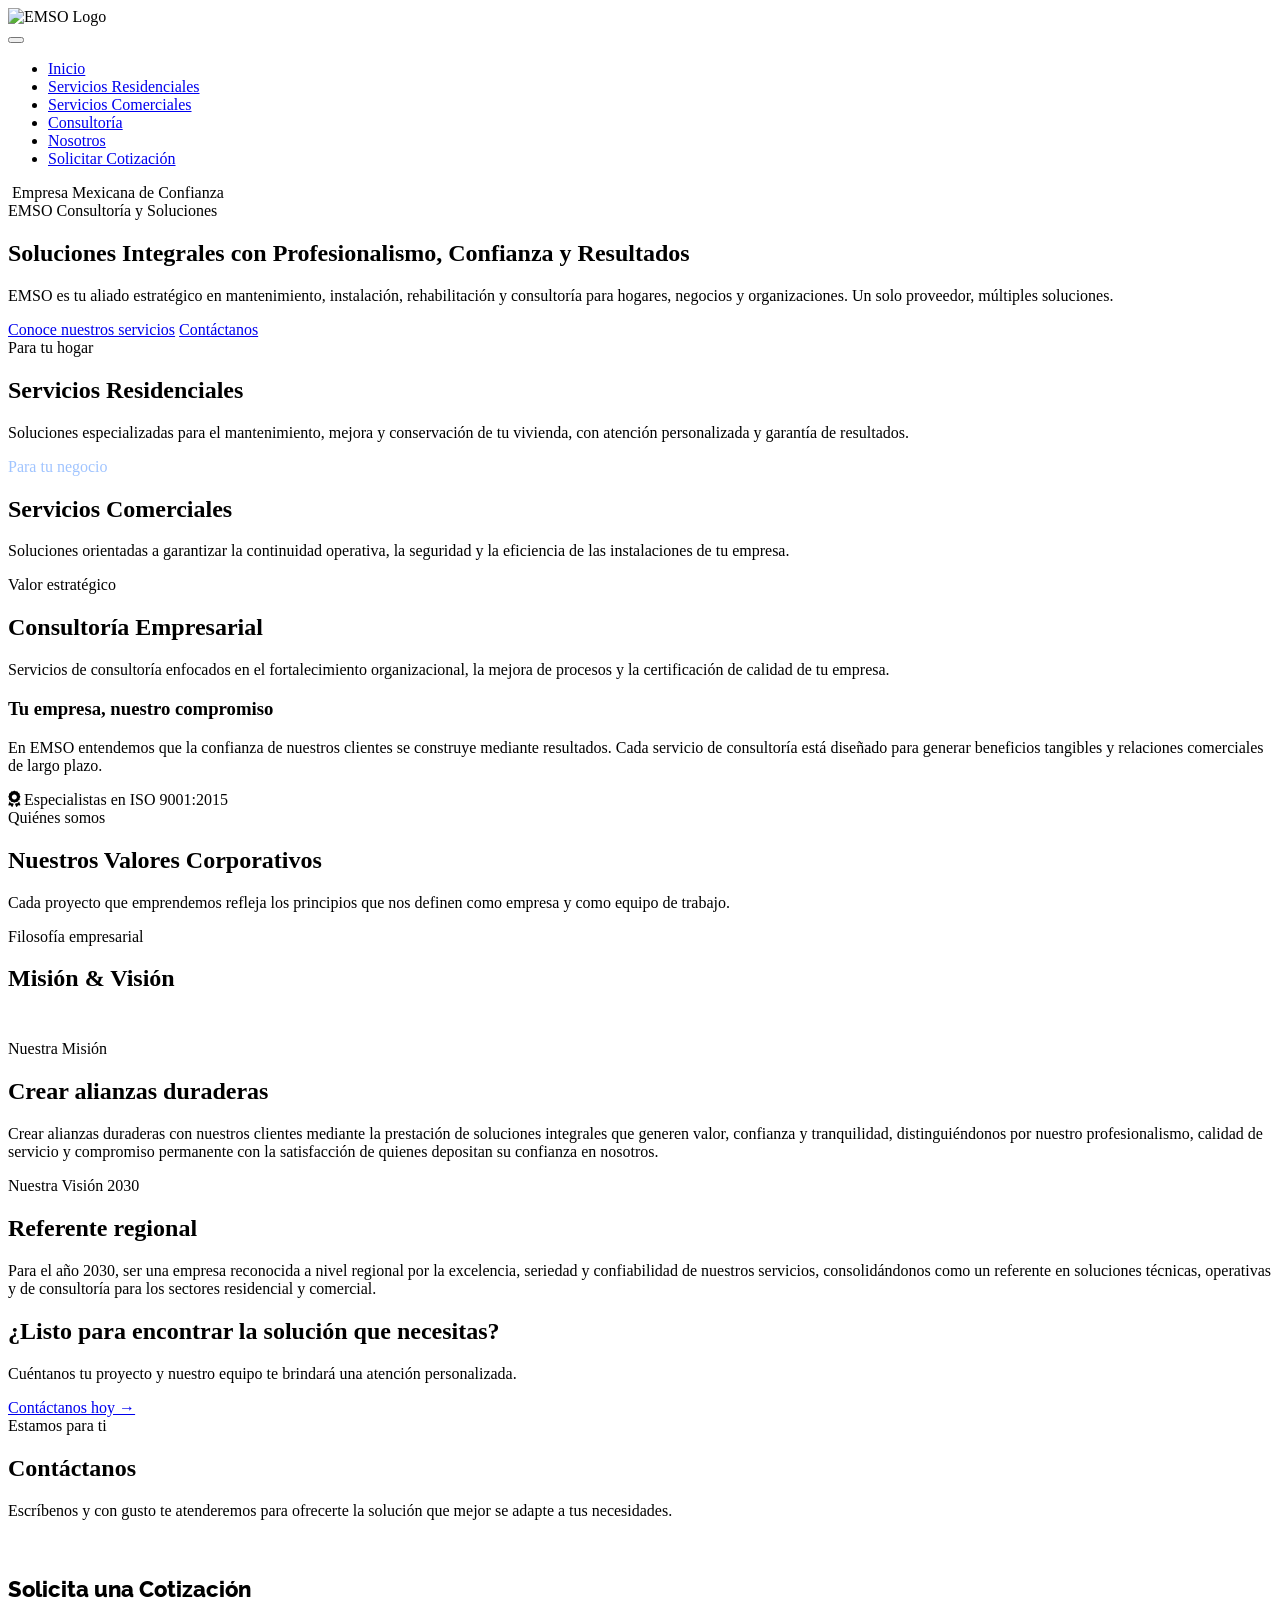
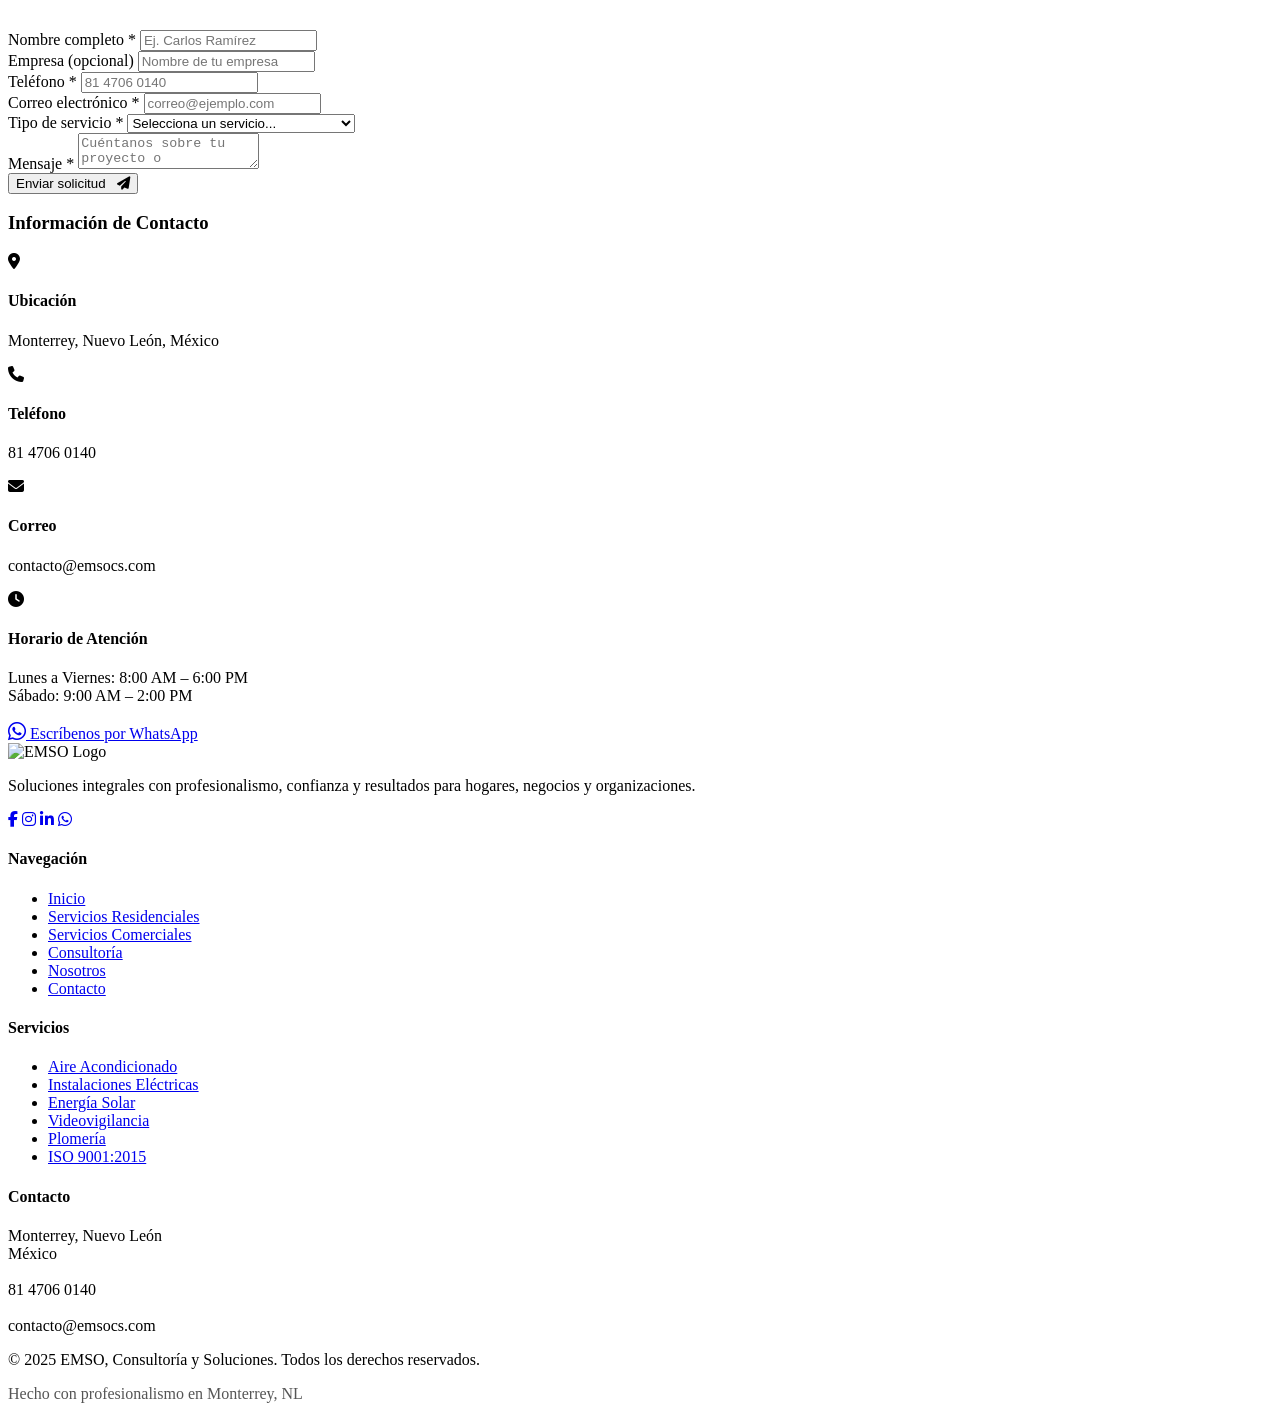
==== index.html @ 4938decc "Add files via upload" ====
<!DOCTYPE html>
<html lang="es">
<head>
  <meta charset="UTF-8">
  <meta name="viewport" content="width=device-width, initial-scale=1.0">
  <title>EMSO, Consultoría y Soluciones</title>
  <!-- Favicon (se actualiza desde config.js) -->
  <link id="favicon" rel="icon" type="image/x-icon" href="images/EMSO-Logos.ico">
  <!-- Fuentes -->
  <link href="https://fonts.googleapis.com/css2?family=Raleway:wght@300;400;600;800;900&family=Open+Sans:wght@300;400;600&display=swap" rel="stylesheet">
  <!-- Font Awesome -->
  <link rel="stylesheet" href="https://cdnjs.cloudflare.com/ajax/libs/font-awesome/6.5.0/css/all.min.css">
  <!-- Estilos principales -->
  <link rel="stylesheet" href="css/styles.css">
</head>
<body>

<!-- ═══════════════════════════════════════════════════
     NAVBAR
     Logo: edita brand.logo en js/config.js
     Links: modifica los <a href> directamente aquí
════════════════════════════════════════════════════ -->
<nav id="navbar">
  <div class="nav-logo">
    <img src="images/EMSO-Logo.png" alt="EMSO Logo">
  </div>
  <button class="hamburger" id="hamburger" aria-label="Abrir menú">
    <span></span><span></span><span></span>
  </button>
  <ul class="nav-links" id="navlinks">
    <li><a href="#inicio">Inicio</a></li>
    <li><a href="#residencial">Servicios Residenciales</a></li>
    <li><a href="#comercial">Servicios Comerciales</a></li>
    <li><a href="#consultoria">Consultoría</a></li>
    <li><a href="#nosotros">Nosotros</a></li>
    <li><a href="#contacto" class="nav-cta">Solicitar Cotización</a></li>
  </ul>
</nav>

<!-- ═══════════════════════════════════════════════════
     HERO
     Textos: edita hero{} en js/config.js
     Imagen de fondo: modifica el gradient en css/styles.css
     bajo el selector #inicio
════════════════════════════════════════════════════ -->
<section id="inicio">
  <div class="hero-bg-pattern"></div>
  <div class="hero-circle c1"></div>
  <div class="hero-circle c2"></div>
  <div class="hero-content">
    <div class="hero-badge">
      <i class="fa-solid fa-shield-check"></i>
      <span id="hero-badge-text">Empresa Mexicana de Confianza</span>
    </div>
    <div class="hero-brand-name" id="hero-brand-name-main">
      EMSO <span class="hero-brand-sub">Consultoría y Soluciones</span>
    </div>
    <h1 class="hero-h1">Soluciones Integrales con <span>Profesionalismo,</span> Confianza y Resultados</h1>
    <p class="hero-sub">EMSO es tu aliado estratégico en mantenimiento, instalación, rehabilitación y consultoría para hogares, negocios y organizaciones. Un solo proveedor, múltiples soluciones.</p>
    <div class="hero-btns">
      <a href="#residencial" class="btn-primary">Conoce nuestros servicios</a>
      <a href="#contacto"    class="btn-outline">Contáctanos</a>
    </div>
    <!-- Stats: se generan dinámicamente desde config.js -->
    <div class="hero-stats"></div>
  </div>
</section>

<!-- ═══════════════════════════════════════════════════
     SERVICIOS RESIDENCIALES
     Tarjetas: edita serviciosResidenciales[] en config.js
     Para agregar/quitar servicios, agrega/elimina objetos
     del arreglo. El grid se adapta automáticamente.
════════════════════════════════════════════════════ -->
<section id="residencial">
  <div class="center fade-up">
    <span class="section-label">Para tu hogar</span>
    <h2 class="section-title">Servicios Residenciales</h2>
    <div class="divider"></div>
    <p class="section-sub">Soluciones especializadas para el mantenimiento, mejora y conservación de tu vivienda, con atención personalizada y garantía de resultados.</p>
  </div>
  <!-- Las tarjetas se inyectan aquí desde main.js -->
  <div class="grid-3 fade-up"></div>
</section>

<!-- ═══════════════════════════════════════════════════
     SERVICIOS COMERCIALES
     Tarjetas: edita serviciosComerciales[] en config.js
════════════════════════════════════════════════════ -->
<section id="comercial">
  <div class="center fade-up">
    <span class="section-label" style="color:#a0c4ff">Para tu negocio</span>
    <h2 class="section-title white">Servicios Comerciales</h2>
    <div class="divider" style="background:linear-gradient(90deg,#a0c4ff,#5585cc)"></div>
    <p class="section-sub white">Soluciones orientadas a garantizar la continuidad operativa, la seguridad y la eficiencia de las instalaciones de tu empresa.</p>
  </div>
  <!-- Las tarjetas se inyectan aquí desde main.js -->
  <div class="grid-4 fade-up"></div>
</section>

<!-- ═══════════════════════════════════════════════════
     CONSULTORÍA
     Textos: edita consultoria{} en config.js
════════════════════════════════════════════════════ -->
<section id="consultoria">
  <div class="consultoria-grid fade-up">
    <div>
      <span class="section-label">Valor estratégico</span>
      <h2 class="section-title">Consultoría Empresarial</h2>
      <div class="divider"></div>
      <p class="section-sub">Servicios de consultoría enfocados en el fortalecimiento organizacional, la mejora de procesos y la certificación de calidad de tu empresa.</p>
      <!-- Lista: se inyecta desde main.js -->
      <ul class="consult-list"></ul>
    </div>
    <div>
      <div class="consult-img-block">
        <h3>Tu empresa, nuestro compromiso</h3>
        <p>En EMSO entendemos que la confianza de nuestros clientes se construye mediante resultados. Cada servicio de consultoría está diseñado para generar beneficios tangibles y relaciones comerciales de largo plazo.</p>
        <div class="iso-badge">
          <i class="fa-solid fa-award"></i>
          <span>Especialistas en ISO 9001:2015</span>
        </div>
      </div>
    </div>
  </div>
</section>

<!-- ═══════════════════════════════════════════════════
     VALORES
     Edita valores[] en config.js
════════════════════════════════════════════════════ -->
<section id="nosotros">
  <div class="center fade-up">
    <span class="section-label">Quiénes somos</span>
    <h2 class="section-title">Nuestros Valores Corporativos</h2>
    <div class="divider"></div>
    <p class="section-sub">Cada proyecto que emprendemos refleja los principios que nos definen como empresa y como equipo de trabajo.</p>
  </div>
  <!-- Strip de valores: se inyecta desde main.js -->
  <div class="valores-strip fade-up"></div>
</section>

<!-- ═══════════════════════════════════════════════════
     MISIÓN Y VISIÓN
     Textos: edita mision{} y vision{} en config.js
════════════════════════════════════════════════════ -->
<section id="mision" style="background:var(--light)">
  <div class="center fade-up" style="margin-bottom:48px">
    <span class="section-label">Filosofía empresarial</span>
    <h2 class="section-title">Misión &amp; Visión</h2>
    <div class="divider"></div>
  </div>
  <div class="mv-grid fade-up">
    <div class="mv-card m">
      <span class="mv-tag">Nuestra Misión</span>
      <h2>Crear alianzas duraderas</h2>
      <p>Crear alianzas duraderas con nuestros clientes mediante la prestación de soluciones integrales que generen valor, confianza y tranquilidad, distinguiéndonos por nuestro profesionalismo, calidad de servicio y compromiso permanente con la satisfacción de quienes depositan su confianza en nosotros.</p>
    </div>
    <div class="mv-card v">
      <span class="mv-tag">Nuestra Visión 2030</span>
      <h2>Referente regional</h2>
      <p>Para el año 2030, ser una empresa reconocida a nivel regional por la excelencia, seriedad y confiabilidad de nuestros servicios, consolidándonos como un referente en soluciones técnicas, operativas y de consultoría para los sectores residencial y comercial.</p>
    </div>
  </div>
</section>

<!-- ═══════════════════════════════════════════════════
     CTA BAND
     Textos: edita cta{} en config.js
════════════════════════════════════════════════════ -->
<div id="cta-band" class="fade-up">
  <h2>¿Listo para encontrar la solución que necesitas?</h2>
  <p>Cuéntanos tu proyecto y nuestro equipo te brindará una atención personalizada.</p>
  <a href="#contacto" class="btn-cta">Contáctanos hoy &rarr;</a>
</div>

<!-- ═══════════════════════════════════════════════════
     CONTACTO
     Datos: edita contacto{} en config.js
     Servicios del select: editar directamente en el HTML
════════════════════════════════════════════════════ -->
<section id="contacto">
  <div class="center fade-up" style="margin-bottom:56px">
    <span class="section-label">Estamos para ti</span>
    <h2 class="section-title">Contáctanos</h2>
    <div class="divider"></div>
    <p class="section-sub">Escríbenos y con gusto te atenderemos para ofrecerte la solución que mejor se adapte a tus necesidades.</p>
  </div>
  <div class="contact-grid fade-up">
    <div class="contact-form">
      <h3 style="font-family:'Raleway',sans-serif;font-weight:800;font-size:1.4rem;margin-bottom:28px;color:var(--dark)">Solicita una Cotización</h3>
      <div class="form-row">
        <div class="form-group">
          <label>Nombre completo *</label>
          <input type="text" placeholder="Ej. Carlos Ramírez">
        </div>
        <div class="form-group">
          <label>Empresa (opcional)</label>
          <input type="text" placeholder="Nombre de tu empresa">
        </div>
      </div>
      <div class="form-row">
        <div class="form-group">
          <label>Teléfono *</label>
          <input type="tel" placeholder="81 4706 0140">
        </div>
        <div class="form-group">
          <label>Correo electrónico *</label>
          <input type="email" placeholder="correo@ejemplo.com">
        </div>
      </div>
      <div class="form-group">
        <label>Tipo de servicio *</label>
        <select>
          <option value="">Selecciona un servicio...</option>
          <optgroup label="Servicios Residenciales">
            <option>Electrodomésticos</option>
            <option>Obras Civiles</option>
            <option>Remodelación</option>
            <option>Aire Acondicionado</option>
            <option>Instalaciones Eléctricas</option>
            <option>Plomería</option>
            <option>Videovigilancia</option>
            <option>Reparación de Cómputo/Celular</option>
            <option>Tinacos y Cisternas</option>
            <option>Energía Solar</option>
            <option>Mantenimiento Vehicular</option>
          </optgroup>
          <optgroup label="Servicios Comerciales">
            <option>Climatización Comercial</option>
            <option>Eléctrico Industrial</option>
            <option>Plomería Comercial</option>
            <option>Videovigilancia Comercial</option>
            <option>Equipos de Cómputo</option>
            <option>Plafones y Pisos Falsos</option>
          </optgroup>
          <optgroup label="Consultoría">
            <option>ISO 9001:2015</option>
            <option>Optimización de Procesos</option>
            <option>Auditorías</option>
          </optgroup>
        </select>
      </div>
      <div class="form-group">
        <label>Mensaje *</label>
        <textarea placeholder="Cuéntanos sobre tu proyecto o necesidad..."></textarea>
      </div>
      <button class="btn-form" type="button">
        Enviar solicitud <i class="fa-solid fa-paper-plane" style="margin-left:8px"></i>
      </button>
    </div>
    <div class="contact-info">
      <h3>Información de Contacto</h3>
      <div class="contact-item">
        <div class="contact-icon"><i class="fa-solid fa-location-dot"></i></div>
        <div><h4>Ubicación</h4><p>Monterrey, Nuevo León, México</p></div>
      </div>
      <div class="contact-item">
        <div class="contact-icon"><i class="fa-solid fa-phone"></i></div>
        <div><h4>Teléfono</h4><p>81 4706 0140</p></div>
      </div>
      <div class="contact-item">
        <div class="contact-icon"><i class="fa-solid fa-envelope"></i></div>
        <div><h4>Correo</h4><p>contacto@emsocs.com</p></div>
      </div>
      <div class="contact-item">
        <div class="contact-icon"><i class="fa-solid fa-clock"></i></div>
        <div><h4>Horario de Atención</h4><p>Lunes a Viernes: 8:00 AM – 6:00 PM<br>Sábado: 9:00 AM – 2:00 PM</p></div>
      </div>
      <a href="https://wa.me/528147060140" class="wa-btn">
        <i class="fa-brands fa-whatsapp" style="font-size:1.3rem"></i> Escríbenos por WhatsApp
      </a>
    </div>
  </div>
</section>

<!-- ═══════════════════════════════════════════════════
     FOOTER
     Textos y links: edita footer{} y redes{} en config.js
════════════════════════════════════════════════════ -->
<footer>
  <div class="footer-grid">
    <div class="footer-brand">
      <img src="images/EMSO-Logo.png" alt="EMSO Logo">
      <p class="footer-tagline">Soluciones integrales con profesionalismo, confianza y resultados para hogares, negocios y organizaciones.</p>
      <div class="footer-social">
        <a href="#" class="social-btn" aria-label="Facebook"><i class="fa-brands fa-facebook-f"></i></a>
        <a href="#" class="social-btn" aria-label="Instagram"><i class="fa-brands fa-instagram"></i></a>
        <a href="#" class="social-btn" aria-label="LinkedIn"><i class="fa-brands fa-linkedin-in"></i></a>
        <a href="#" class="social-btn" aria-label="WhatsApp"><i class="fa-brands fa-whatsapp"></i></a>
      </div>
    </div>
    <div class="footer-col">
      <h4>Navegación</h4>
      <ul>
        <li><a href="#inicio">Inicio</a></li>
        <li><a href="#residencial">Servicios Residenciales</a></li>
        <li><a href="#comercial">Servicios Comerciales</a></li>
        <li><a href="#consultoria">Consultoría</a></li>
        <li><a href="#nosotros">Nosotros</a></li>
        <li><a href="#contacto">Contacto</a></li>
      </ul>
    </div>
    <div class="footer-col">
      <h4>Servicios</h4>
      <ul>
        <li><a href="#">Aire Acondicionado</a></li>
        <li><a href="#">Instalaciones Eléctricas</a></li>
        <li><a href="#">Energía Solar</a></li>
        <li><a href="#">Videovigilancia</a></li>
        <li><a href="#">Plomería</a></li>
        <li><a href="#">ISO 9001:2015</a></li>
      </ul>
    </div>
    <div class="footer-col">
      <h4>Contacto</h4>
      <p>Monterrey, Nuevo León<br>México<br><br>81 4706 0140<br><br>contacto@emsocs.com</p>
    </div>
  </div>
  <div class="footer-bottom">
    <p>© 2025 EMSO, Consultoría y Soluciones. Todos los derechos reservados.</p>
    <p style="color:#555">Hecho con profesionalismo en Monterrey, NL</p>
  </div>
</footer>

<!-- Scripts (config primero, luego main) -->
<script src="js/config.js"></script>
<script src="js/main.js"></script>

</body>
</html>
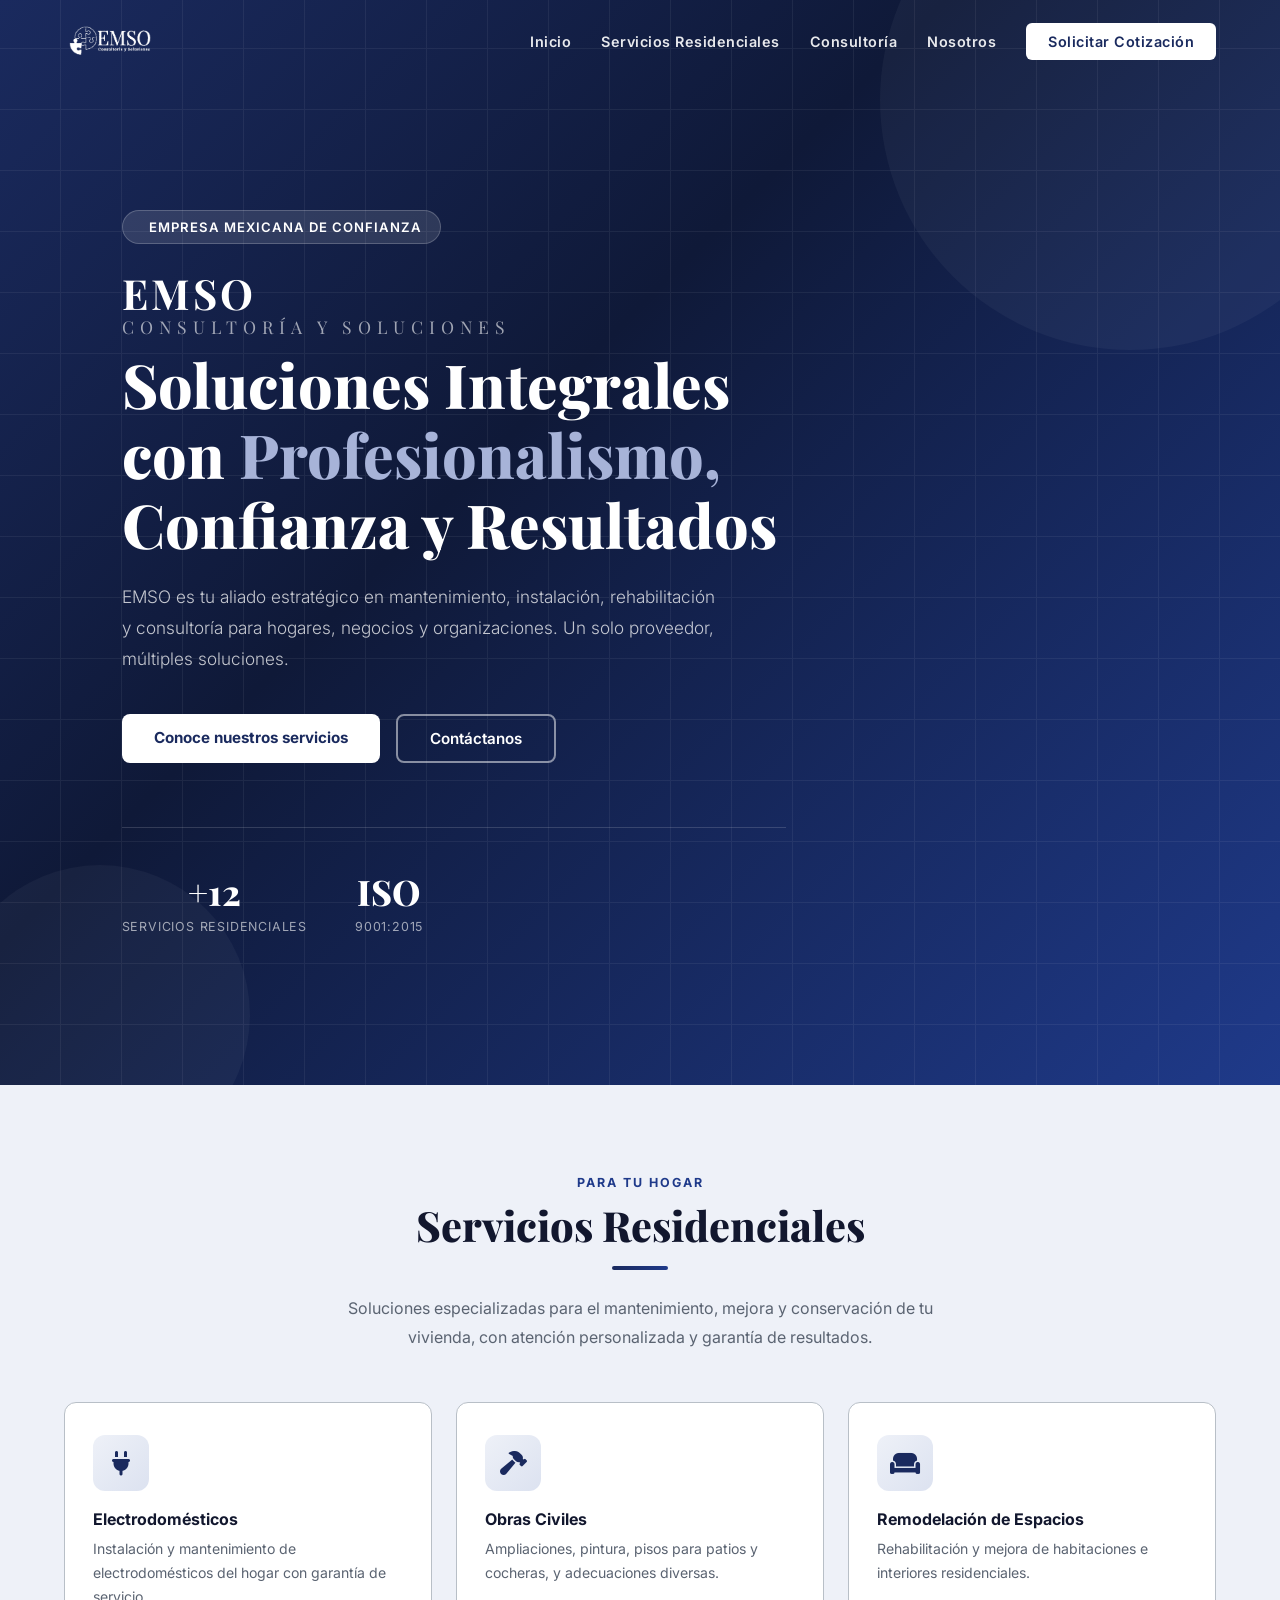
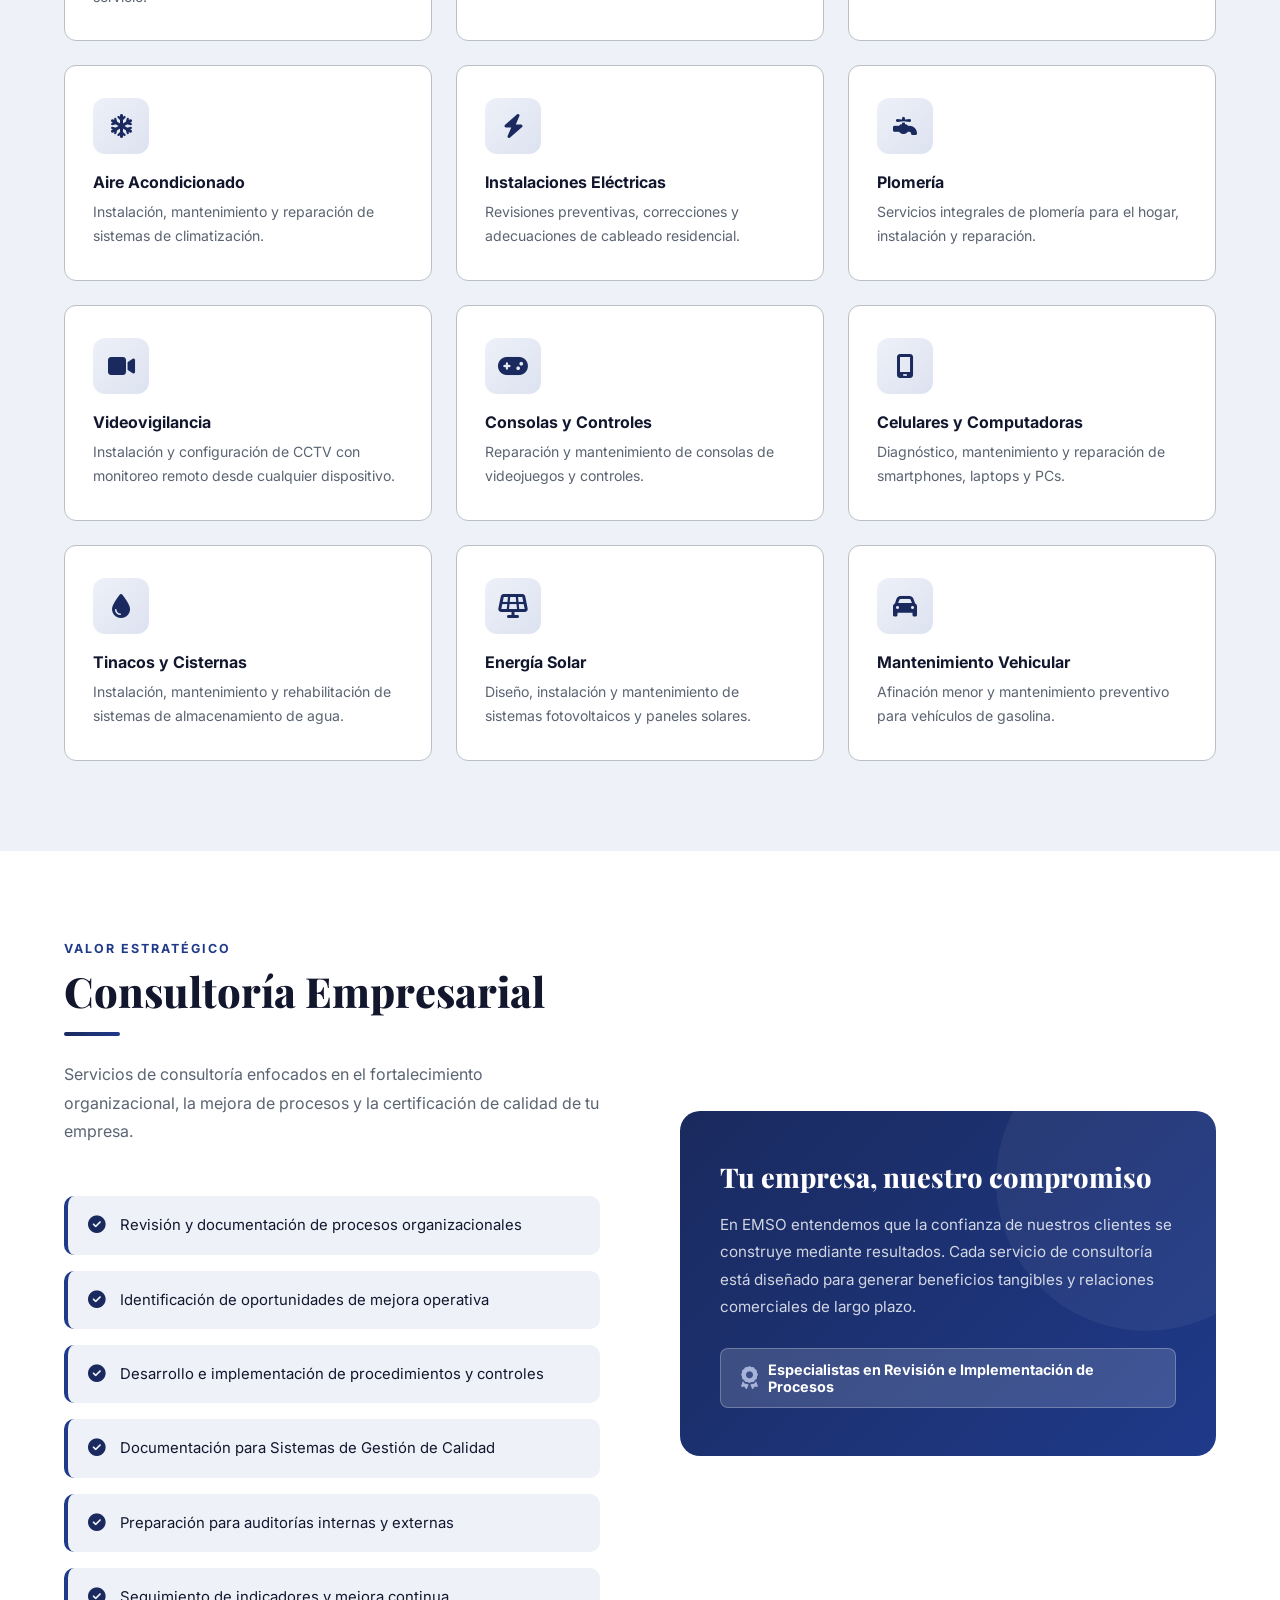
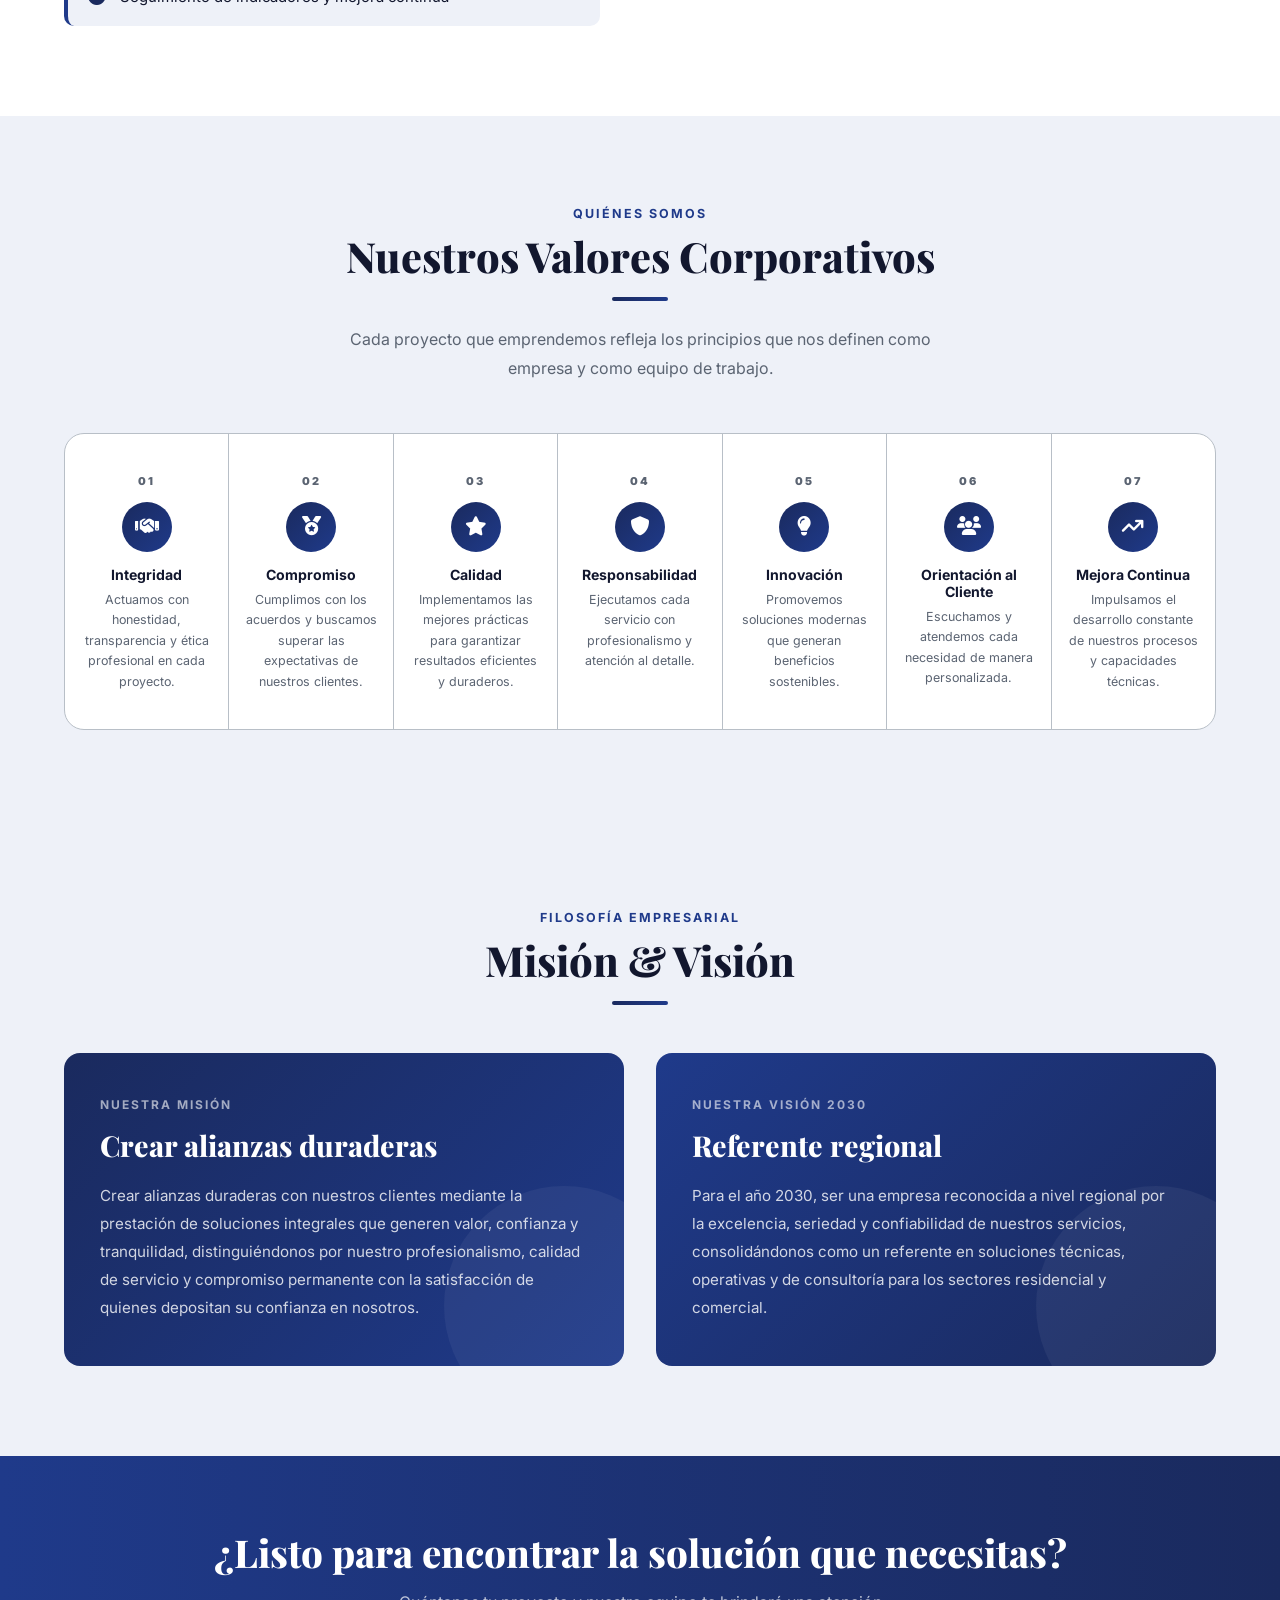
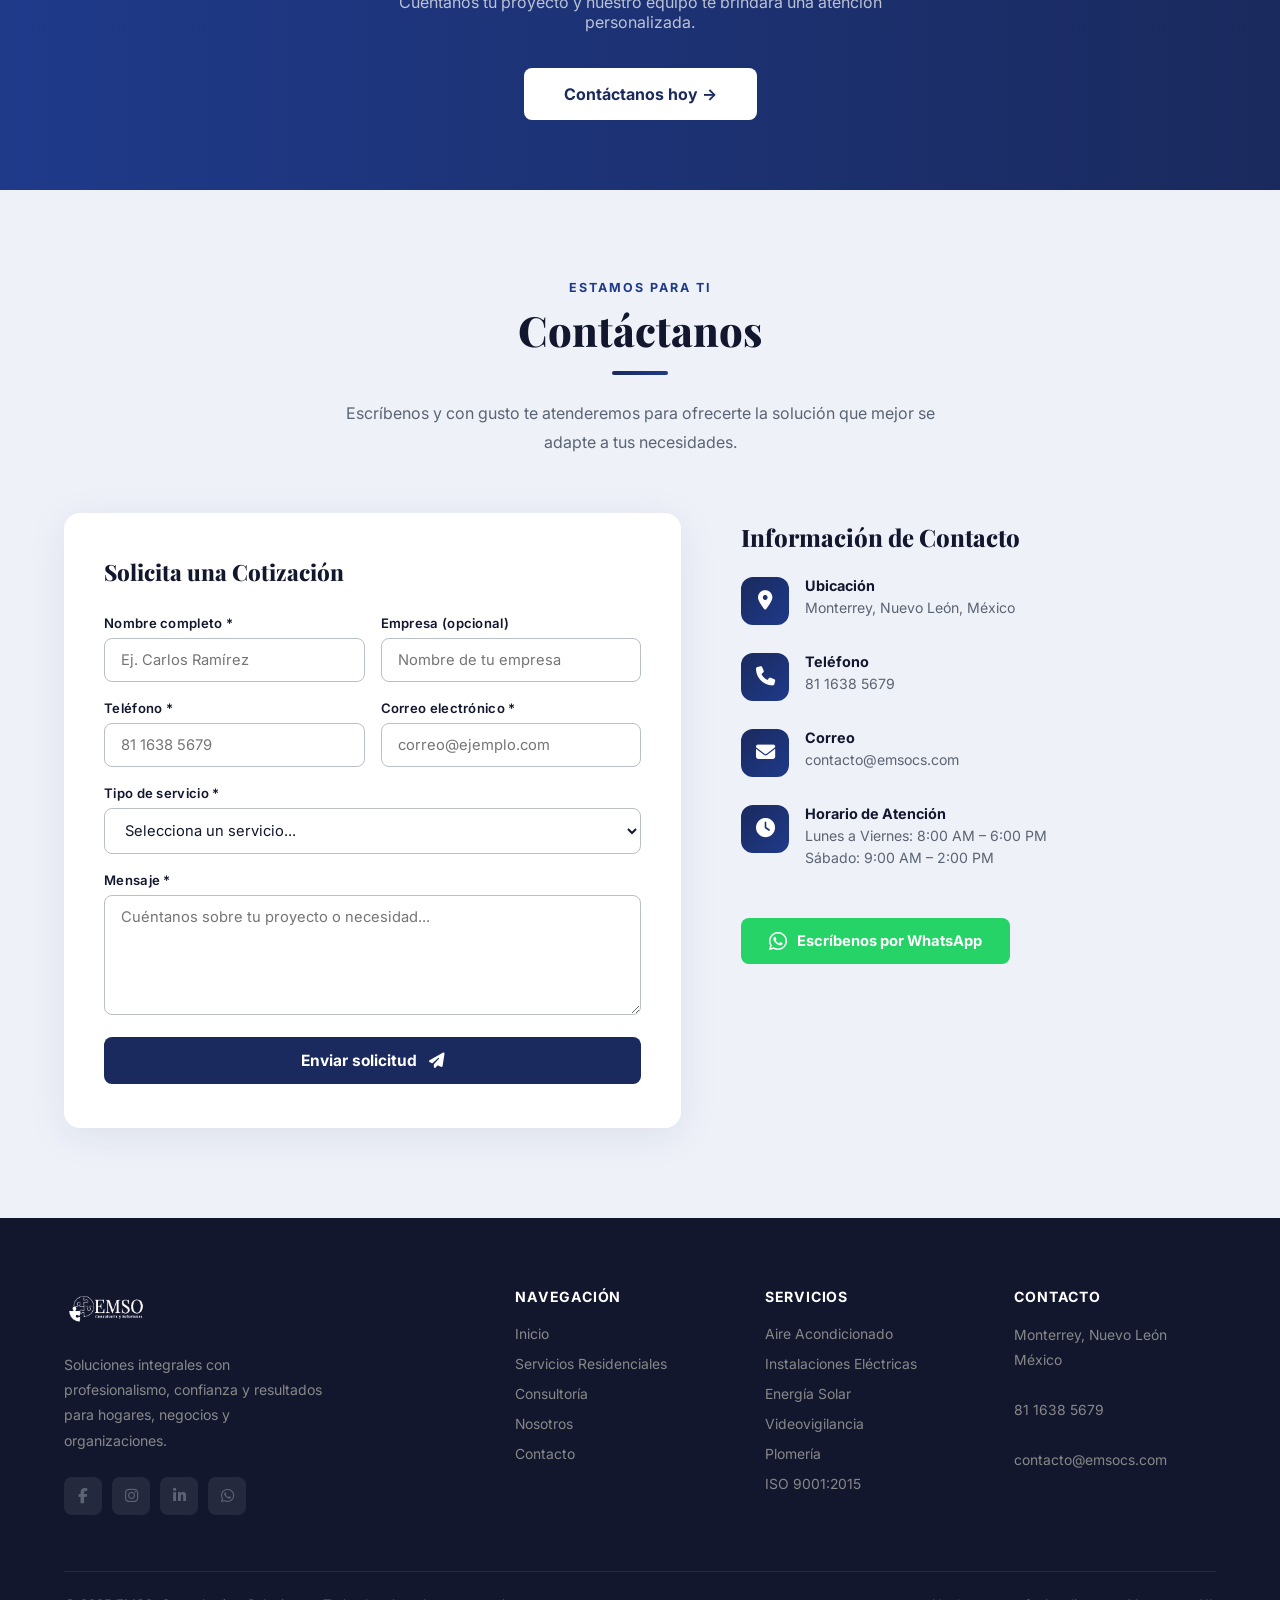
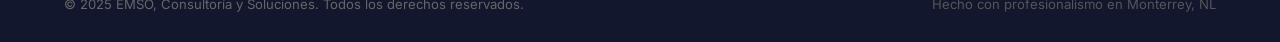
==== commit f77ded0c: "restructurar archivos del sitio en la raiz del repo" ====
--- a/index.html
+++ b/index.html
@@ -7,7 +7,7 @@
   <!-- Favicon (se actualiza desde config.js) -->
   <link id="favicon" rel="icon" type="image/x-icon" href="images/EMSO-Logos.ico">
   <!-- Fuentes -->
-  <link href="https://fonts.googleapis.com/css2?family=Raleway:wght@300;400;600;800;900&family=Open+Sans:wght@300;400;600&display=swap" rel="stylesheet">
+  <link href="https://fonts.googleapis.com/css2?family=Playfair+Display:wght@400;500;600;700;800;900&family=Inter:wght@300;400;500;600;700;800&display=swap" rel="stylesheet">
   <!-- Font Awesome -->
   <link rel="stylesheet" href="https://cdnjs.cloudflare.com/ajax/libs/font-awesome/6.5.0/css/all.min.css">
   <!-- Estilos principales -->
@@ -30,7 +30,6 @@
   <ul class="nav-links" id="navlinks">
     <li><a href="#inicio">Inicio</a></li>
     <li><a href="#residencial">Servicios Residenciales</a></li>
-    <li><a href="#comercial">Servicios Comerciales</a></li>
     <li><a href="#consultoria">Consultoría</a></li>
     <li><a href="#nosotros">Nosotros</a></li>
     <li><a href="#contacto" class="nav-cta">Solicitar Cotización</a></li>
@@ -81,21 +80,6 @@
   </div>
   <!-- Las tarjetas se inyectan aquí desde main.js -->
   <div class="grid-3 fade-up"></div>
-</section>
-
-<!-- ═══════════════════════════════════════════════════
-     SERVICIOS COMERCIALES
-     Tarjetas: edita serviciosComerciales[] en config.js
-════════════════════════════════════════════════════ -->
-<section id="comercial">
-  <div class="center fade-up">
-    <span class="section-label" style="color:#a0c4ff">Para tu negocio</span>
-    <h2 class="section-title white">Servicios Comerciales</h2>
-    <div class="divider" style="background:linear-gradient(90deg,#a0c4ff,#5585cc)"></div>
-    <p class="section-sub white">Soluciones orientadas a garantizar la continuidad operativa, la seguridad y la eficiencia de las instalaciones de tu empresa.</p>
-  </div>
-  <!-- Las tarjetas se inyectan aquí desde main.js -->
-  <div class="grid-4 fade-up"></div>
 </section>
 
 <!-- ═══════════════════════════════════════════════════
@@ -188,66 +172,66 @@
   </div>
   <div class="contact-grid fade-up">
     <div class="contact-form">
-      <h3 style="font-family:'Raleway',sans-serif;font-weight:800;font-size:1.4rem;margin-bottom:28px;color:var(--dark)">Solicita una Cotización</h3>
-      <div class="form-row">
+      <h3 style="font-family:'Playfair Display',serif;font-weight:800;font-size:1.4rem;margin-bottom:28px;color:var(--dark)">Solicita una Cotización</h3>
+      <form id="quoteForm" novalidate>
+        <!-- Honeypot anti-spam: campo oculto, invisible para personas -->
+        <div style="position:absolute;left:-9999px;top:-9999px" aria-hidden="true">
+          <label for="website">No llenar este campo</label>
+          <input type="text" id="website" name="website" tabindex="-1" autocomplete="off">
+        </div>
+        <div class="form-row">
+          <div class="form-group">
+            <label for="q-nombre">Nombre completo *</label>
+            <input type="text" id="q-nombre" name="nombre" placeholder="Ej. Carlos Ramírez" required>
+          </div>
+          <div class="form-group">
+            <label for="q-empresa">Empresa (opcional)</label>
+            <input type="text" id="q-empresa" name="empresa" placeholder="Nombre de tu empresa">
+          </div>
+        </div>
+        <div class="form-row">
+          <div class="form-group">
+            <label for="q-telefono">Teléfono *</label>
+            <input type="tel" id="q-telefono" name="telefono" placeholder="81 1638 5679" required>
+          </div>
+          <div class="form-group">
+            <label for="q-correo">Correo electrónico *</label>
+            <input type="email" id="q-correo" name="correo" placeholder="correo@ejemplo.com" required>
+          </div>
+        </div>
         <div class="form-group">
-          <label>Nombre completo *</label>
-          <input type="text" placeholder="Ej. Carlos Ramírez">
+          <label for="q-servicio">Tipo de servicio *</label>
+          <select id="q-servicio" name="servicio" required>
+            <option value="">Selecciona un servicio...</option>
+            <optgroup label="Servicios Residenciales">
+              <option>Electrodomésticos</option>
+              <option>Obras Civiles</option>
+              <option>Remodelación</option>
+              <option>Aire Acondicionado</option>
+              <option>Instalaciones Eléctricas</option>
+              <option>Plomería</option>
+              <option>Videovigilancia</option>
+              <option>Reparación de Cómputo/Celular</option>
+              <option>Tinacos y Cisternas</option>
+              <option>Energía Solar</option>
+              <option>Mantenimiento Vehicular</option>
+            </optgroup>
+            <optgroup label="Consultoría">
+              <option>ISO 9001:2015</option>
+              <option>Optimización de Procesos</option>
+              <option>Auditorías</option>
+            </optgroup>
+          </select>
         </div>
         <div class="form-group">
-          <label>Empresa (opcional)</label>
-          <input type="text" placeholder="Nombre de tu empresa">
-        </div>
-      </div>
-      <div class="form-row">
-        <div class="form-group">
-          <label>Teléfono *</label>
-          <input type="tel" placeholder="81 4706 0140">
-        </div>
-        <div class="form-group">
-          <label>Correo electrónico *</label>
-          <input type="email" placeholder="correo@ejemplo.com">
-        </div>
-      </div>
-      <div class="form-group">
-        <label>Tipo de servicio *</label>
-        <select>
-          <option value="">Selecciona un servicio...</option>
-          <optgroup label="Servicios Residenciales">
-            <option>Electrodomésticos</option>
-            <option>Obras Civiles</option>
-            <option>Remodelación</option>
-            <option>Aire Acondicionado</option>
-            <option>Instalaciones Eléctricas</option>
-            <option>Plomería</option>
-            <option>Videovigilancia</option>
-            <option>Reparación de Cómputo/Celular</option>
-            <option>Tinacos y Cisternas</option>
-            <option>Energía Solar</option>
-            <option>Mantenimiento Vehicular</option>
-          </optgroup>
-          <optgroup label="Servicios Comerciales">
-            <option>Climatización Comercial</option>
-            <option>Eléctrico Industrial</option>
-            <option>Plomería Comercial</option>
-            <option>Videovigilancia Comercial</option>
-            <option>Equipos de Cómputo</option>
-            <option>Plafones y Pisos Falsos</option>
-          </optgroup>
-          <optgroup label="Consultoría">
-            <option>ISO 9001:2015</option>
-            <option>Optimización de Procesos</option>
-            <option>Auditorías</option>
-          </optgroup>
-        </select>
-      </div>
-      <div class="form-group">
-        <label>Mensaje *</label>
-        <textarea placeholder="Cuéntanos sobre tu proyecto o necesidad..."></textarea>
-      </div>
-      <button class="btn-form" type="button">
-        Enviar solicitud <i class="fa-solid fa-paper-plane" style="margin-left:8px"></i>
-      </button>
+          <label for="q-mensaje">Mensaje *</label>
+          <textarea id="q-mensaje" name="mensaje" placeholder="Cuéntanos sobre tu proyecto o necesidad..." required></textarea>
+        </div>
+        <p class="form-msg" id="formMsg" style="display:none;font-size:.85rem;margin-bottom:14px"></p>
+        <button class="btn-form" type="submit">
+          Enviar solicitud <i class="fa-solid fa-paper-plane" style="margin-left:8px"></i>
+        </button>
+      </form>
     </div>
     <div class="contact-info">
       <h3>Información de Contacto</h3>
@@ -257,7 +241,7 @@
       </div>
       <div class="contact-item">
         <div class="contact-icon"><i class="fa-solid fa-phone"></i></div>
-        <div><h4>Teléfono</h4><p>81 4706 0140</p></div>
+        <div><h4>Teléfono</h4><p>81 1638 5679</p></div>
       </div>
       <div class="contact-item">
         <div class="contact-icon"><i class="fa-solid fa-envelope"></i></div>
@@ -267,7 +251,7 @@
         <div class="contact-icon"><i class="fa-solid fa-clock"></i></div>
         <div><h4>Horario de Atención</h4><p>Lunes a Viernes: 8:00 AM – 6:00 PM<br>Sábado: 9:00 AM – 2:00 PM</p></div>
       </div>
-      <a href="https://wa.me/528147060140" class="wa-btn">
+      <a href="https://wa.me/528116385679" class="wa-btn">
         <i class="fa-brands fa-whatsapp" style="font-size:1.3rem"></i> Escríbenos por WhatsApp
       </a>
     </div>
@@ -295,7 +279,6 @@
       <ul>
         <li><a href="#inicio">Inicio</a></li>
         <li><a href="#residencial">Servicios Residenciales</a></li>
-        <li><a href="#comercial">Servicios Comerciales</a></li>
         <li><a href="#consultoria">Consultoría</a></li>
         <li><a href="#nosotros">Nosotros</a></li>
         <li><a href="#contacto">Contacto</a></li>
@@ -314,7 +297,7 @@
     </div>
     <div class="footer-col">
       <h4>Contacto</h4>
-      <p>Monterrey, Nuevo León<br>México<br><br>81 4706 0140<br><br>contacto@emsocs.com</p>
+      <p>Monterrey, Nuevo León<br>México<br><br>81 1638 5679<br><br>contacto@emsocs.com</p>
     </div>
   </div>
   <div class="footer-bottom">
--- a/css/styles.css
+++ b/css/styles.css
@@ -0,0 +1,393 @@
+/* ============================================================
+   EMSO — ESTILOS PRINCIPALES
+   Para cambiar colores, edita las variables en :root
+   o modifica js/config.js (se aplican dinámicamente).
+   ============================================================ */
+
+/* ── VARIABLES / COLORES ─────────────────────────────────── */
+/* Paleta oficial EMSO — Identidad de Marca 2026 */
+:root {
+  --navy:         #1A2A5E;   /* EMSO Navy — principal */
+  --blue:         #1F3A8A;   /* Royal Blue — acento */
+  --navy-deep:    #0F1938;   /* Navy oscuro (profundidad en degradados) */
+  --sky:          #1F3A8A;   /* Royal Blue (texto de énfasis) */
+  --silver:       #B8BFC7;   /* Gris Plata — bordes / trazos */
+  --gray:         #5B6472;   /* Gris texto secundario */
+  --dark:         #12172E;   /* Texto principal / fondo footer */
+  --white:        #FFFFFF;
+  --light:        #EEF1F8;   /* Ice — fondo claro de secciones */
+  --accent-hero:  #A7B3D8;   /* Tinte claro de Royal Blue */
+  --whatsapp:     #25D366;
+  --card-radius:  12px;
+  --transition:   .3s ease;
+}
+
+/* ── TIPOGRAFÍA ──────────────────────────────────────────────
+   Playfair Display → títulos y encabezados (wordmark, H1, H2)
+   Inter            → cuerpo de texto, navegación, botones, UI
+   ─────────────────────────────────────────────────────────── */
+
+/* ── RESET ───────────────────────────────────────────────── */
+* { margin: 0; padding: 0; box-sizing: border-box; }
+html { scroll-behavior: smooth; }
+body {
+  font-family: 'Inter', sans-serif;
+  color: var(--dark);
+  background: var(--white);
+  overflow-x: hidden;
+}
+
+/* ── NAVBAR ──────────────────────────────────────────────── */
+nav {
+  position: fixed; top: 0; left: 0; right: 0; z-index: 1000;
+  padding: 18px 5%;
+  display: flex; align-items: center; justify-content: space-between;
+  transition: background var(--transition), padding var(--transition);
+}
+nav.scrolled {
+  background: var(--navy);
+  padding: 12px 5%;
+  box-shadow: 0 2px 20px rgba(0,0,0,.3);
+}
+.nav-logo { display: flex; align-items: center; gap: 10px; }
+.nav-logo img { height: 46px; filter: brightness(0) invert(1); }
+.nav-links {
+  display: flex; align-items: center; gap: 30px; list-style: none;
+}
+.nav-links a {
+  color: var(--white); text-decoration: none;
+  font-family: 'Inter', sans-serif; font-weight: 600;
+  font-size: .9rem; letter-spacing: .5px;
+  opacity: .9; transition: opacity var(--transition);
+}
+.nav-links a:hover { opacity: 1; }
+.nav-cta {
+  background: var(--white); color: var(--navy) !important;
+  padding: 10px 22px; border-radius: 6px;
+  opacity: 1 !important;
+  transition: background var(--transition), color var(--transition) !important;
+}
+.nav-cta:hover { background: var(--gray); color: var(--dark) !important; }
+.hamburger {
+  display: none; flex-direction: column; gap: 5px;
+  cursor: pointer; background: none; border: none; padding: 5px;
+}
+.hamburger span {
+  width: 26px; height: 2px;
+  background: var(--white); border-radius: 2px;
+  transition: var(--transition);
+}
+@media (max-width: 900px) {
+  .nav-links {
+    display: none; position: absolute; top: 100%; left: 0; right: 0;
+    background: var(--navy); flex-direction: column;
+    padding: 20px 5%; gap: 16px; align-items: flex-start;
+  }
+  .nav-links.open { display: flex; }
+  .hamburger { display: flex; }
+}
+
+/* ── HERO ────────────────────────────────────────────────── */
+#inicio {
+  min-height: 100vh;
+  background: linear-gradient(135deg, var(--navy) 0%, var(--navy-deep) 40%, var(--blue) 100%);
+  display: flex; align-items: center;
+  position: relative; overflow: hidden;
+}
+.hero-bg-pattern {
+  position: absolute; inset: 0; opacity: .06;
+  background-image:
+    repeating-linear-gradient(0deg, transparent, transparent 60px, rgba(255,255,255,1) 60px, rgba(255,255,255,1) 61px),
+    repeating-linear-gradient(90deg, transparent, transparent 60px, rgba(255,255,255,1) 60px, rgba(255,255,255,1) 61px);
+}
+.hero-circle { position: absolute; border-radius: 50%; background: rgba(255,255,255,.04); }
+.hero-circle.c1 { width: 500px; height: 500px; top: -150px; right: -100px; }
+.hero-circle.c2 { width: 300px; height: 300px; bottom: -80px; left: -50px; }
+.hero-content { position: relative; z-index: 2; padding: 120px 5% 60px; max-width: 780px; }
+.hero-badge {
+  display: inline-flex; align-items: center; gap: 8px;
+  background: rgba(255,255,255,.12); border: 1px solid rgba(255,255,255,.2);
+  border-radius: 50px; padding: 8px 18px;
+  color: var(--white); font-size: .82rem;
+  font-family: 'Inter', sans-serif; font-weight: 600;
+  letter-spacing: 1px; text-transform: uppercase; margin-bottom: 28px;
+}
+.hero-badge i { color: var(--accent-hero); font-size: .85rem; }
+.hero-h1 {
+  font-family: 'Playfair Display', serif; font-weight: 800;
+  font-size: clamp(2.2rem, 5vw, 3.8rem);
+  color: var(--white); line-height: 1.15; margin-bottom: 22px;
+}
+.hero-h1 span { color: var(--accent-hero); }
+.hero-brand-name {
+  font-family: 'Playfair Display', serif; font-weight: 700;
+  font-size: clamp(1.6rem, 3.5vw, 2.6rem);
+  color: var(--white); letter-spacing: 3px;
+  text-transform: uppercase; margin-bottom: 14px; line-height: 1;
+}
+.hero-brand-name .hero-brand-sub {
+  display: block;
+  font-family: 'Playfair Display', serif;
+  font-size: clamp(.85rem, 1.6vw, 1.1rem);
+  font-weight: 400; letter-spacing: 6px;
+  color: rgba(255,255,255,.6); text-transform: uppercase; margin-top: 4px;
+}
+.hero-sub {
+  font-size: 1.08rem; color: rgba(255,255,255,.75);
+  line-height: 1.8; max-width: 600px; margin-bottom: 40px; font-weight: 300;
+}
+.hero-btns { display: flex; gap: 16px; flex-wrap: wrap; }
+.btn-primary {
+  background: var(--white); color: var(--navy);
+  padding: 14px 32px; border-radius: 8px; text-decoration: none;
+  font-family: 'Inter', sans-serif; font-weight: 700; font-size: .95rem;
+  transition: transform var(--transition), box-shadow var(--transition);
+}
+.btn-primary:hover { transform: translateY(-2px); box-shadow: 0 8px 24px rgba(0,0,0,.25); }
+.btn-outline {
+  border: 2px solid rgba(255,255,255,.5); color: var(--white);
+  padding: 13px 32px; border-radius: 8px; text-decoration: none;
+  font-family: 'Inter', sans-serif; font-weight: 600; font-size: .95rem;
+  transition: border-color var(--transition), background var(--transition);
+}
+.btn-outline:hover { border-color: var(--white); background: rgba(255,255,255,.1); }
+.hero-stats {
+  display: flex; gap: 48px; margin-top: 64px;
+  padding-top: 40px; border-top: 1px solid rgba(255,255,255,.15);
+}
+.stat-item { text-align: center; }
+.stat-num {
+  display: block; font-family: 'Playfair Display', serif;
+  font-weight: 800; font-size: 2.2rem; color: var(--white);
+}
+.stat-label { font-size: .78rem; color: rgba(255,255,255,.6); text-transform: uppercase; letter-spacing: .8px; }
+@media (max-width: 600px) { .hero-stats { gap: 24px; } .stat-num { font-size: 1.6rem; } }
+
+/* ── SECCIONES COMUNES ───────────────────────────────────── */
+section { padding: 90px 5%; }
+.section-label {
+  display: block; font-family: 'Inter', sans-serif;
+  font-weight: 700; font-size: .78rem;
+  letter-spacing: 2px; text-transform: uppercase;
+  color: var(--sky); margin-bottom: 10px;
+}
+.section-title {
+  font-family: 'Playfair Display', serif; font-weight: 800;
+  font-size: clamp(1.8rem, 3.5vw, 2.6rem);
+  line-height: 1.2; color: var(--dark); margin-bottom: 16px;
+}
+.section-title.white { color: var(--white); }
+.section-sub { font-size: 1rem; color: var(--gray); line-height: 1.8; max-width: 600px; margin-bottom: 50px; }
+.section-sub.white { color: rgba(255,255,255,.7); }
+.center { text-align: center; }
+.center .section-sub { margin-left: auto; margin-right: auto; }
+.divider {
+  width: 56px; height: 4px;
+  background: linear-gradient(90deg, var(--navy), var(--sky));
+  border-radius: 2px; margin-bottom: 24px;
+}
+.center .divider { margin-left: auto; margin-right: auto; }
+
+/* ── GRIDS ───────────────────────────────────────────────── */
+.grid-3 { display: grid; grid-template-columns: repeat(3,1fr); gap: 24px; }
+.grid-4 { display: grid; grid-template-columns: repeat(4,1fr); gap: 24px; }
+@media (max-width: 1024px) { .grid-3 { grid-template-columns: repeat(2,1fr); } .grid-4 { grid-template-columns: repeat(2,1fr); } }
+@media (max-width: 600px)  { .grid-3, .grid-4 { grid-template-columns: 1fr; } }
+
+/* ── CARDS DE SERVICIOS ──────────────────────────────────── */
+#residencial { background: var(--light); }
+.service-card {
+  background: var(--white); border-radius: var(--card-radius);
+  padding: 32px 28px; border: 1px solid var(--silver);
+  transition: transform var(--transition), box-shadow var(--transition);
+}
+.service-card:hover { transform: translateY(-6px); box-shadow: 0 16px 40px rgba(26,42,94,.14); }
+.service-icon {
+  width: 56px; height: 56px;
+  background: linear-gradient(135deg, var(--light), #dce2f0);
+  border-radius: 12px; display: flex; align-items: center;
+  justify-content: center; margin-bottom: 18px;
+}
+.service-icon i { font-size: 1.5rem; color: var(--navy); }
+.service-card h3 { font-family: 'Inter', sans-serif; font-weight: 700; font-size: 1rem; color: var(--dark); margin-bottom: 8px; }
+.service-card p  { font-size: .88rem; color: var(--gray); line-height: 1.7; }
+
+/* ── CONSULTORÍA ─────────────────────────────────────────── */
+#consultoria { background: var(--white); }
+.consultoria-grid { display: grid; grid-template-columns: 1fr 1fr; gap: 80px; align-items: center; }
+@media (max-width: 900px) { .consultoria-grid { grid-template-columns: 1fr; gap: 48px; } }
+.consult-list { list-style: none; display: flex; flex-direction: column; gap: 16px; }
+.consult-list li {
+  display: flex; align-items: flex-start; gap: 14px;
+  padding: 18px 20px; background: var(--light);
+  border-radius: 10px; border-left: 4px solid var(--sky);
+  transition: background var(--transition);
+}
+.consult-list li:hover { background: #e4e9f5; }
+.consult-list li i   { color: var(--navy); font-size: 1.1rem; margin-top: 2px; flex-shrink: 0; }
+.consult-list li span { font-size: .93rem; color: var(--dark); line-height: 1.5; }
+.consult-img-block {
+  background: linear-gradient(135deg, var(--navy), var(--blue));
+  border-radius: 20px; padding: 48px 40px;
+  color: var(--white); position: relative; overflow: hidden;
+}
+.consult-img-block::before {
+  content: ''; position: absolute;
+  width: 300px; height: 300px; border-radius: 50%;
+  background: rgba(255,255,255,.05); top: -80px; right: -80px;
+}
+.consult-img-block h3 { font-family: 'Playfair Display', serif; font-weight: 800; font-size: 1.7rem; margin-bottom: 16px; }
+.consult-img-block p  { font-size: .95rem; line-height: 1.8; color: rgba(255,255,255,.8); margin-bottom: 28px; }
+.iso-badge {
+  display: inline-flex; align-items: center; gap: 10px;
+  background: rgba(255,255,255,.15); border: 1px solid rgba(255,255,255,.25);
+  border-radius: 8px; padding: 12px 20px;
+}
+.iso-badge i    { font-size: 1.4rem; color: var(--accent-hero); }
+.iso-badge span { font-family: 'Inter', sans-serif; font-weight: 700; font-size: .9rem; }
+
+/* ── VALORES ─────────────────────────────────────────────── */
+#nosotros { background: var(--light); }
+.valores-strip {
+  display: flex; align-items: stretch;
+  background: var(--white); border-radius: 20px;
+  border: 1px solid var(--silver); overflow: hidden;
+}
+.valor-item {
+  flex: 1; display: flex; flex-direction: column;
+  align-items: center; padding: 40px 16px 36px;
+  text-align: center; transition: background var(--transition); position: relative;
+}
+.valor-item:hover { background: var(--light); }
+.valor-sep { width: 1px; background: var(--silver); flex-shrink: 0; align-self: stretch; }
+.valor-num  { font-family: 'Inter', sans-serif; font-weight: 900; font-size: .68rem; color: var(--gray); letter-spacing: 2px; margin-bottom: 14px; }
+.valor-icon-line {
+  width: 50px; height: 50px;
+  background: linear-gradient(135deg, var(--navy), var(--blue));
+  border-radius: 50%; display: flex; align-items: center;
+  justify-content: center; margin-bottom: 14px;
+}
+.valor-icon-line i  { font-size: 1.2rem; color: var(--white); }
+.valor-text h3 { font-family: 'Inter', sans-serif; font-weight: 700; font-size: .88rem; color: var(--dark); margin-bottom: 7px; }
+.valor-text p  { font-size: .78rem; color: var(--gray); line-height: 1.65; }
+@media (max-width: 1100px) {
+  .valores-strip { flex-wrap: wrap; }
+  .valor-item { flex: 0 0 33.33%; border-bottom: 1px solid var(--silver); }
+  .valor-sep  { display: none; }
+}
+@media (max-width: 600px) { .valor-item { flex: 0 0 100%; } }
+
+/* ── MISIÓN Y VISIÓN ─────────────────────────────────────── */
+#mision { background: var(--white); }
+.mv-grid { display: grid; grid-template-columns: 1fr 1fr; gap: 32px; }
+@media (max-width: 768px) { .mv-grid { grid-template-columns: 1fr; } }
+.mv-card { padding: 44px 36px; border-radius: 16px; position: relative; overflow: hidden; }
+.mv-card.m  { background: linear-gradient(135deg, var(--navy), var(--blue)); }
+.mv-card.v  { background: linear-gradient(135deg, var(--blue),  var(--navy)); }
+.mv-card::after {
+  content: ''; position: absolute;
+  width: 240px; height: 240px; border-radius: 50%;
+  background: rgba(255,255,255,.05); bottom: -60px; right: -60px;
+}
+.mv-tag  { font-family: 'Inter', sans-serif; font-weight: 700; font-size: .75rem; letter-spacing: 2px; text-transform: uppercase; color: rgba(255,255,255,.6); margin-bottom: 14px; display: block; }
+.mv-card h2 { font-family: 'Playfair Display', serif; font-weight: 800; font-size: 1.8rem; color: var(--white); margin-bottom: 18px; }
+.mv-card p  { font-size: .95rem; color: rgba(255,255,255,.8); line-height: 1.85; }
+
+/* ── CTA BAND ────────────────────────────────────────────── */
+#cta-band {
+  background: linear-gradient(90deg, var(--blue), var(--navy));
+  padding: 70px 5%; text-align: center;
+}
+#cta-band h2 {
+  font-family: 'Playfair Display', serif; font-weight: 800;
+  font-size: clamp(1.6rem, 3vw, 2.4rem);
+  color: var(--white); margin-bottom: 14px;
+}
+#cta-band p { color: rgba(255,255,255,.7); font-size: 1rem; margin-bottom: 36px; max-width: 500px; margin-left: auto; margin-right: auto; }
+.btn-cta {
+  background: var(--white); color: var(--navy);
+  padding: 16px 40px; border-radius: 8px; text-decoration: none;
+  font-family: 'Inter', sans-serif; font-weight: 700; font-size: 1rem;
+  transition: transform var(--transition), box-shadow var(--transition);
+  display: inline-block;
+}
+.btn-cta:hover { transform: translateY(-3px); box-shadow: 0 12px 32px rgba(0,0,0,.35); }
+
+/* ── CONTACTO ────────────────────────────────────────────── */
+#contacto { background: var(--light); }
+.contact-grid { display: grid; grid-template-columns: 1.3fr 1fr; gap: 60px; align-items: start; }
+@media (max-width: 900px) { .contact-grid { grid-template-columns: 1fr; gap: 40px; } }
+.contact-form { background: var(--white); padding: 44px 40px; border-radius: 16px; box-shadow: 0 8px 40px rgba(26,42,94,.08); }
+.form-row { display: grid; grid-template-columns: 1fr 1fr; gap: 16px; }
+@media (max-width: 600px) { .form-row { grid-template-columns: 1fr; } }
+.form-group { margin-bottom: 18px; }
+.form-group label { display: block; font-size: .82rem; font-weight: 600; color: var(--dark); margin-bottom: 7px; letter-spacing: .3px; }
+.form-group input,
+.form-group select,
+.form-group textarea {
+  width: 100%; padding: 12px 16px;
+  border: 1.5px solid var(--silver); border-radius: 8px;
+  font-family: 'Inter', sans-serif; font-size: .92rem;
+  color: var(--dark);
+  transition: border-color var(--transition), box-shadow var(--transition);
+  background: var(--white); outline: none;
+}
+.form-group input:focus,
+.form-group select:focus,
+.form-group textarea:focus {
+  border-color: var(--sky);
+  box-shadow: 0 0 0 3px rgba(31,58,138,.14);
+}
+.form-group textarea { resize: vertical; min-height: 120px; }
+.btn-form {
+  width: 100%; background: var(--navy); color: var(--white);
+  padding: 14px; border: none; border-radius: 8px;
+  font-family: 'Inter', sans-serif; font-weight: 700; font-size: .97rem;
+  cursor: pointer; transition: background var(--transition), transform var(--transition);
+}
+.btn-form:hover { background: var(--blue); transform: translateY(-1px); }
+.contact-info   { padding: 8px 0; }
+.contact-info h3 { font-family: 'Playfair Display', serif; font-weight: 800; font-size: 1.5rem; color: var(--dark); margin-bottom: 24px; }
+.contact-item   { display: flex; align-items: flex-start; gap: 16px; margin-bottom: 28px; }
+.contact-icon   { width: 48px; height: 48px; background: linear-gradient(135deg, var(--navy), var(--blue)); border-radius: 12px; display: flex; align-items: center; justify-content: center; flex-shrink: 0; }
+.contact-icon i { color: var(--white); font-size: 1.2rem; }
+.contact-item h4 { font-family: 'Inter', sans-serif; font-weight: 700; font-size: .9rem; color: var(--dark); margin-bottom: 3px; }
+.contact-item p  { font-size: .88rem; color: var(--gray); line-height: 1.6; }
+.wa-btn {
+  display: inline-flex; align-items: center; gap: 10px;
+  background: var(--whatsapp); color: var(--white);
+  padding: 13px 28px; border-radius: 8px; text-decoration: none;
+  font-family: 'Inter', sans-serif; font-weight: 700; font-size: .92rem;
+  margin-top: 20px; transition: background var(--transition);
+}
+.wa-btn:hover { background: #1ebe5a; }
+
+/* ── FOOTER ──────────────────────────────────────────────── */
+footer { background: var(--dark); padding: 70px 5% 30px; }
+.footer-grid { display: grid; grid-template-columns: 2fr 1fr 1fr 1fr; gap: 48px; margin-bottom: 56px; }
+@media (max-width: 900px) { .footer-grid { grid-template-columns: 1fr 1fr; gap: 36px; } }
+@media (max-width: 600px) { .footer-grid { grid-template-columns: 1fr; } }
+.footer-brand img    { height: 42px; filter: brightness(0) invert(1); margin-bottom: 18px; }
+.footer-tagline      { font-size: .88rem; color: #888; line-height: 1.8; max-width: 260px; margin-bottom: 24px; }
+.footer-social       { display: flex; gap: 10px; }
+.social-btn {
+  width: 38px; height: 38px; background: rgba(255,255,255,.08);
+  border-radius: 8px; display: flex; align-items: center;
+  justify-content: center; color: var(--gray); text-decoration: none;
+  transition: background var(--transition), color var(--transition);
+}
+.social-btn:hover { background: var(--blue); color: var(--white); }
+.social-btn i { font-size: .95rem; }
+.footer-col h4   { font-family: 'Inter', sans-serif; font-weight: 700; font-size: .88rem; color: var(--white); letter-spacing: .8px; text-transform: uppercase; margin-bottom: 18px; }
+.footer-col ul   { list-style: none; }
+.footer-col ul li { margin-bottom: 10px; }
+.footer-col ul li a { color: #888; text-decoration: none; font-size: .87rem; transition: color var(--transition); }
+.footer-col ul li a:hover { color: var(--white); }
+.footer-col p    { color: #888; font-size: .87rem; line-height: 1.8; }
+.footer-bottom   { border-top: 1px solid rgba(255,255,255,.08); padding-top: 24px; display: flex; justify-content: space-between; align-items: center; flex-wrap: wrap; gap: 12px; }
+.footer-bottom p { color: #666; font-size: .82rem; }
+@media (max-width: 600px) { .footer-bottom { flex-direction: column; text-align: center; } }
+
+/* ── ANIMACIONES ─────────────────────────────────────────── */
+.fade-up { opacity: 0; transform: translateY(30px); transition: opacity .7s ease, transform .7s ease; }
+.fade-up.visible { opacity: 1; transform: translateY(0); }
